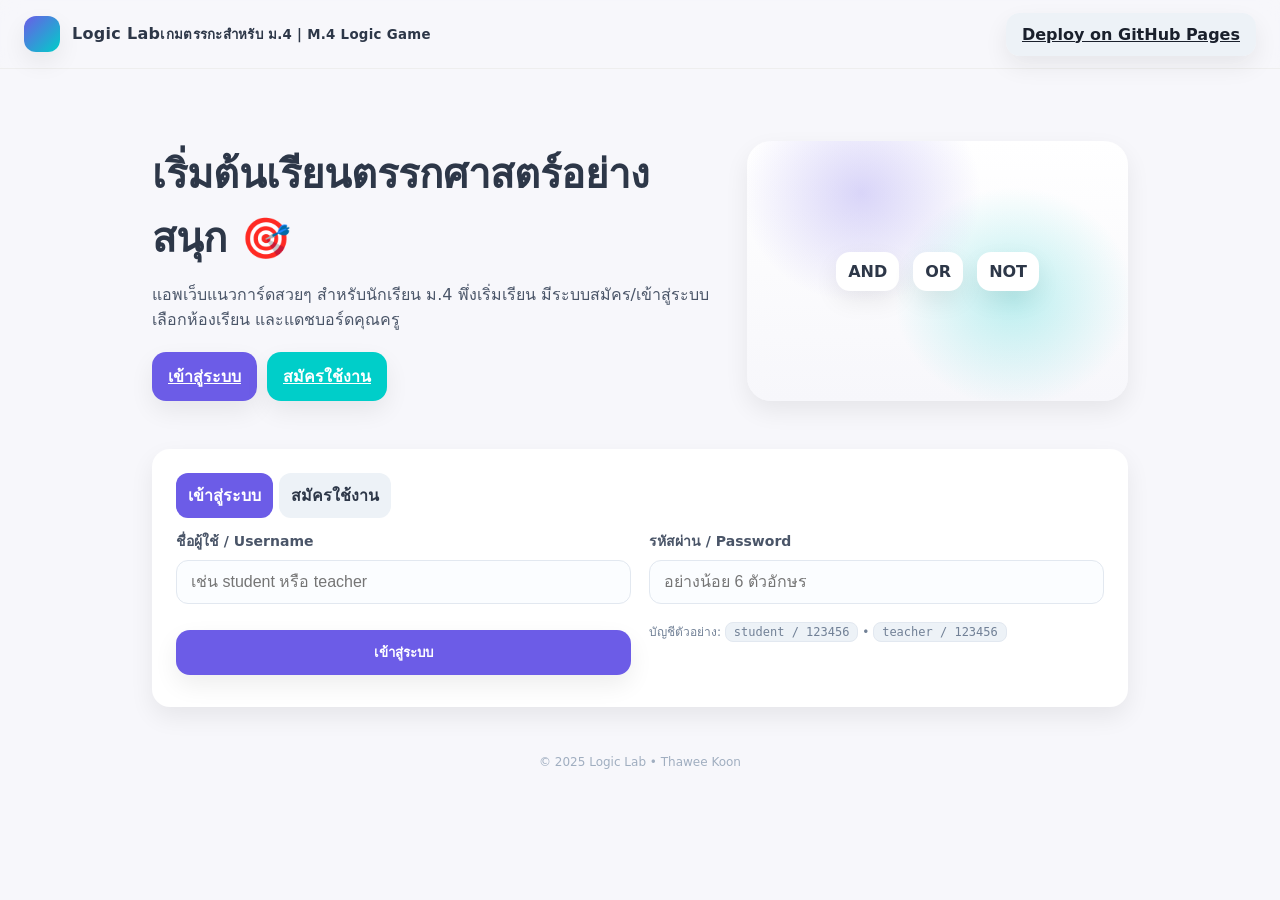
==== admin.html @ f29038a8 "Add files via upload" ====
<!doctype html>
<html lang="th">
<head>
  <meta charset="utf-8">
  <meta name="viewport" content="width=device-width, initial-scale=1">
  <title>Logic Lab — คุณครู</title>
  <link rel="stylesheet" href="styles.css">
</head>
<body>
  <div class="nav">
    <div class="brand">
      <div class="brand-logo"></div>
      <div><span>Logic Lab</span><small>Teacher Admin</small></div>
    </div>
    <div style="display:flex; gap:8px; align-items:center">
      <span class="small">ยินดีต้อนรับ, <b id="userName">---</b></span>
      <button class="btn ghost" id="logoutBtn">ออกจากระบบ</button>
    </div>
  </div>

  <div class="container grid cols-2">
    <div class="card">
      <div class="section-title">สร้างห้องเรียนใหม่</div>
      <form id="newClassForm" class="grid cols-2">
        <div class="input"><label>ชื่อห้อง (เช่น ม.4/3)</label><input id="cls_name" placeholder="ม.4/3"></div>
        <div class="input"><label>รหัสห้อง (ถ้าเว้นว่าง ระบบจะสุ่ม)</label><input id="cls_code" placeholder="M43"></div>
        <div><button class="btn success" style="width:100%; margin-top:8px">สร้างห้อง</button></div>
      </form>
      <div style="height:8px"></div>
      <table class="table" id="classTable">
        <thead><tr><th>ชื่อห้อง</th><th>รหัส</th><th>การจัดการ</th></tr></thead>
        <tbody id="classTableBody"></tbody>
      </table>
    </div>

    <div class="card">
      <div class="section-title">เพิ่มโจทย์/แบบฝึก (อย่างง่าย)</div>
      <form id="pzForm" class="grid">
        <div class="input"><label>ชื่อโจทย์</label><input id="pz_title" placeholder="เช่น ความสัมพันธ์ของเงื่อนไข"></div>
        <div class="input"><label>คำถาม</label><textarea id="pz_stem" rows="3" placeholder="พิมพ์คำถาม"></textarea></div>
        <div class="input"><label>ตัวเลือก (คั่นด้วย | )</label><input id="pz_opts" placeholder="เช่น ถูก | ผิด"></div>
        <div class="grid cols-2">
          <div class="input"><label>คำตอบที่ถูก</label><input id="pz_ans" placeholder="ให้พิมพ์คำตอบให้ตรงกับตัวเลือก"></div>
          <div class="input"><label>ระดับ</label>
            <select id="pz_level">
              <option>เริ่มต้น</option>
              <option>ปานกลาง</option>
              <option>ท้าทาย</option>
            </select>
          </div>
        </div>
        <div><button class="btn">เพิ่มโจทย์</button></div>
      </form>
      <p class="small">* ในเดโมนี้ แบบฝึกจะเป็นชุดเดียวสำหรับทุกห้อง</p>
    </div>
  </div>

  <!-- Modal -->
  <div id="adminModal" class="hidden" style="position:fixed; inset:0; display:grid; place-items:center; background:rgba(0,0,0,.2)">
    <div class="container" style="max-width:720px">
      <div class="card" id="adminModalBody"></div>
    </div>
  </div>

  <div id="toast" class="card hidden" style="position:fixed; bottom:24px; left:50%; transform:translateX(-50%); padding:12px 16px;">ข้อความ</div>
  <script src="app.js"></script>
  <script>TK.initAdmin()</script>
</body>
</html>
---- styles.css ----
:root{
  --bg: #f7f7fb;
  --card: #ffffff;
  --primary: #6c5ce7;
  --accent: #00cec9;
  --muted: #a0aec0;
  --danger: #ff7675;
  --success: #00b894;
  --text: #2d3748;
  --shadow: 0 10px 25px rgba(0,0,0,.07);
  --radius: 18px;
}

*{box-sizing:border-box}

html,body{
  margin:0;
  padding:0;
  background:var(--bg);
  color:var(--text);
  font-family: ui-sans-serif,system-ui,-apple-system,Segoe UI,Roboto,Inter,Helvetica,Arial,"Apple Color Emoji","Segoe UI Emoji";
}

.container{
  max-width:1024px;
  margin:0 auto;
  padding:24px;
}

.nav{
  display:flex;
  align-items:center;
  justify-content:space-between;
  padding:16px 24px;
  position:sticky; top:0;
  background:rgba(247,247,251,.8);
  backdrop-filter:saturate(180%) blur(10px);
  border-bottom:1px solid #eee;
  z-index:10;
}

.brand{
  display:flex; align-items:center; gap:12px;
  font-weight:800; letter-spacing:.3px;
}
.brand-logo{
  width:36px; height:36px; border-radius:12px;
  background: linear-gradient(135deg,var(--primary),var(--accent));
  box-shadow: var(--shadow);
}
.brand span small{ display:block; font-weight:600; color:var(--muted)}

.btn{
  appearance:none; border:none; outline:none; cursor:pointer;
  padding:12px 16px; border-radius:14px;
  background:var(--primary); color:white; font-weight:700;
  box-shadow: var(--shadow); transition:transform .06s ease, opacity .2s;
}
.btn:hover{ transform: translateY(-1px); opacity:.95 }
.btn.ghost{ background:#edf2f7; color:#1a202c }
.btn.danger{ background:var(--danger) }
.btn.success{ background:var(--success) }
.btn.accent{ background:var(--accent) }

.card{
  background:var(--card); border-radius:var(--radius);
  box-shadow: var(--shadow); padding:24px;
}

.grid{
  display:grid; gap:18px;
}
.grid.cols-2{ grid-template-columns:repeat(2,minmax(0,1fr)); }
.grid.cols-3{ grid-template-columns:repeat(3,minmax(0,1fr)); }
@media (max-width:900px){
  .grid.cols-2,.grid.cols-3{ grid-template-columns:1fr }
}

.input{
  display:flex; flex-direction:column; gap:8px;
}
.input label{ font-weight:700; font-size:14px; color:#4a5568 }
.input input, .input select, .input textarea{
  width:100%; padding:12px 14px; border-radius:12px;
  border:1px solid #e2e8f0; background:#fbfdff;
  font-size:16px;
}
.input input:focus, .input select:focus, .input textarea:focus{
  outline:2px solid #dfe7ff; border-color:#cbd5e0;
}

.section-title{
  font-size:22px; font-weight:800; margin:0 0 12px;
}

.kbd{
  display:inline-block; padding:2px 8px; border-radius:8px;
  background:#edf2f7; border:1px solid #e2e8f0; font-family:ui-monospace,Menlo,Consolas,monospace;
}

.badge{
  display:inline-block; padding:6px 10px; border-radius:999px;
  background:#edf2f7; color:#2d3748; font-weight:700; font-size:12px;
}

.table{
  width:100%; border-collapse:separate; border-spacing:0 10px;
}
.table th{ text-align:left; font-size:12px; color:#718096; }
.table td, .table th{ padding:10px 12px; }
.table tr{
  background:var(--card); box-shadow: var(--shadow); border-radius:12px;
}
.table tr td:first-child, .table tr th:first-child{ border-top-left-radius:12px; border-bottom-left-radius:12px }
.table tr td:last-child, .table tr th:last-child{ border-top-right-radius:12px; border-bottom-right-radius:12px }

.hero{
  padding:48px 0;
  display:grid; grid-template-columns:1.2fr .8fr; gap:24px; align-items:center;
}
.hero h1{ font-size:40px; margin:0 0 12px }
.hero p{ color:#4a5568; margin:0 0 20px }
.hero-ill{
  height:260px; border-radius:24px; background:
    radial-gradient(120px 110px at 30% 20%, rgba(108,92,231,.25), transparent),
    radial-gradient(120px 110px at 70% 60%, rgba(0,206,201,.25), transparent),
    linear-gradient(180deg, #fff, #f7f7fb);
  display:flex; align-items:center; justify-content:center; gap:14px;
  box-shadow: var(--shadow);
}
.hero-ill .chip{
  padding:10px 12px; border-radius:14px; background:#fff;
  box-shadow:var(--shadow); font-weight:800
}

.card-tabs{
  display:flex; gap:6px; margin-bottom:12px;
}
.tab{
  padding:10px 12px; border-radius:12px; font-weight:700; cursor:pointer;
  background:#edf2f7; color:#2d3748;
}
.tab.active{ background:var(--primary); color:#fff }

.footer{
  text-align:center; color:#a0aec0; font-size:12px; padding:24px;
}
.small{ font-size:12px; color:#718096 }
.hidden{ display:none !important }
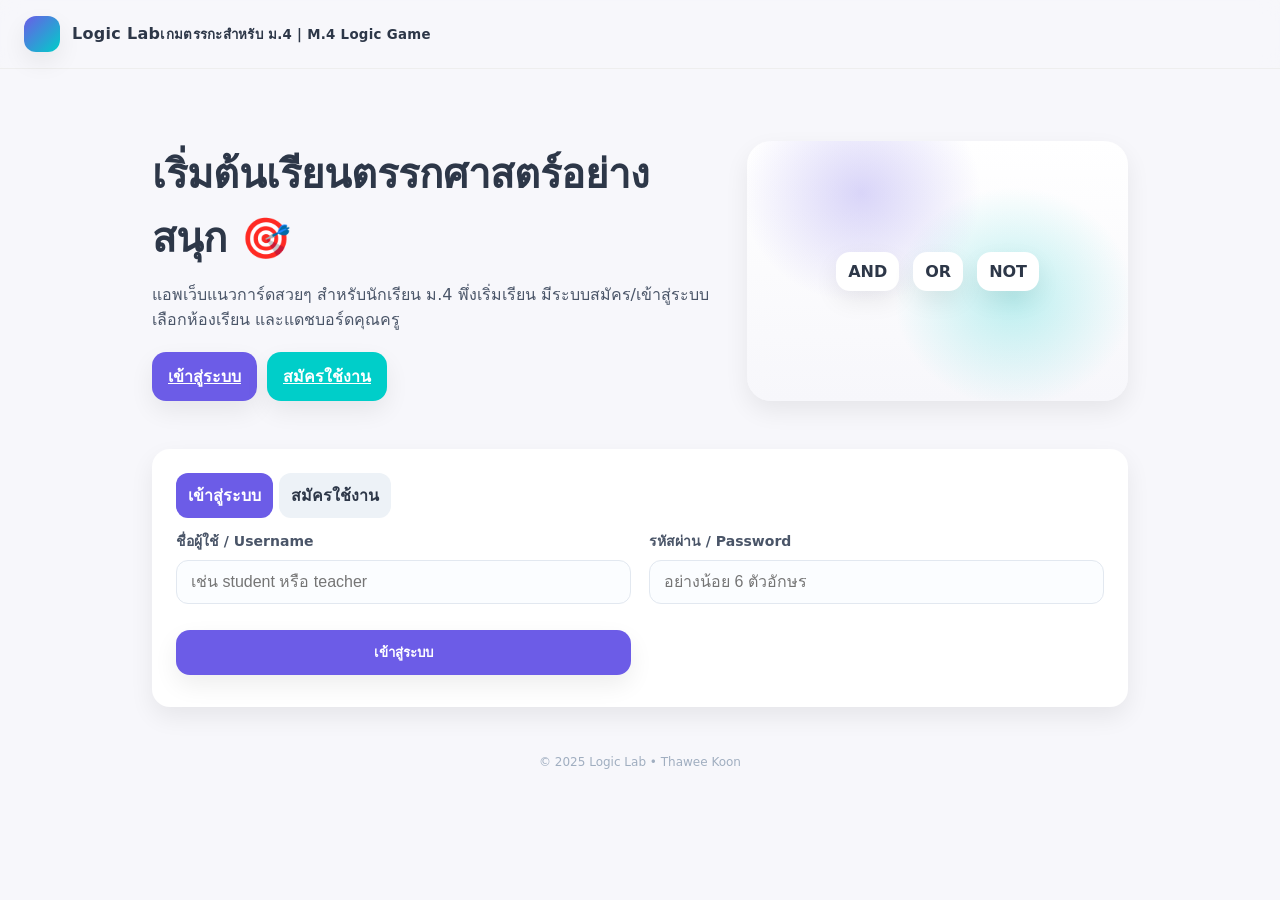
==== commit 782991db: "Add files via upload" ====
--- a/admin.html
+++ b/admin.html
@@ -52,7 +52,24 @@
         <div><button class="btn">เพิ่มโจทย์</button></div>
       </form>
       <p class="small">* ในเดโมนี้ แบบฝึกจะเป็นชุดเดียวสำหรับทุกห้อง</p>
+    
+    <div class="card">
+      <div class="section-title">🏆 กระดานคะแนน & ส่งออกเกรด</div>
+<button class="btn danger" id="btnResetAllScores" onclick="resetAllScores()" style="margin-bottom:12px">รีเซ็ตคะแนนทั้งหมด</button>
+      <div class="grid cols-2">
+        <div class="input">
+          <label>เลือกห้อง</label>
+          <select id="lbClassSelect"></select>
+        </div>
+        <div style="display:flex; align-items:flex-end; gap:8px">
+          <button class="btn" id="btnExportClass">Export คะแนนห้อง (CSV)</button>
+          <button class="btn accent" id="btnExportAll">Export ทั้งระดับชั้น (CSV)</button>
+        </div>
+      </div>
+      <div style="height:8px"></div>
+      <div id="lbAdminTable"></div>
     </div>
+    
   </div>
 
   <!-- Modal -->
@@ -65,5 +82,16 @@
   <div id="toast" class="card hidden" style="position:fixed; bottom:24px; left:50%; transform:translateX(-50%); padding:12px 16px;">ข้อความ</div>
   <script src="app.js"></script>
   <script>TK.initAdmin()</script>
+
+  <script>
+  function renderGlobalBoard(){
+    const data = TK.leaderboardAll();
+    const wrap = document.getElementById("leaderboardGlobal");
+    wrap.innerHTML = `<table class="table"><thead><tr><th>อันดับ</th><th>ชื่อ</th><th>คะแนน</th></tr></thead><tbody>`+
+      data.map((r,i)=>`<tr><td>${i+1}</td><td>${r.name}</td><td>${r.score}</td></tr>`).join("")+
+      `</tbody></table><button class="btn success" onclick="TK.exportLeaderboardCSV()">ส่งออก CSV</button>`;
+  }
+  </script>
+    
 </body>
 </html>
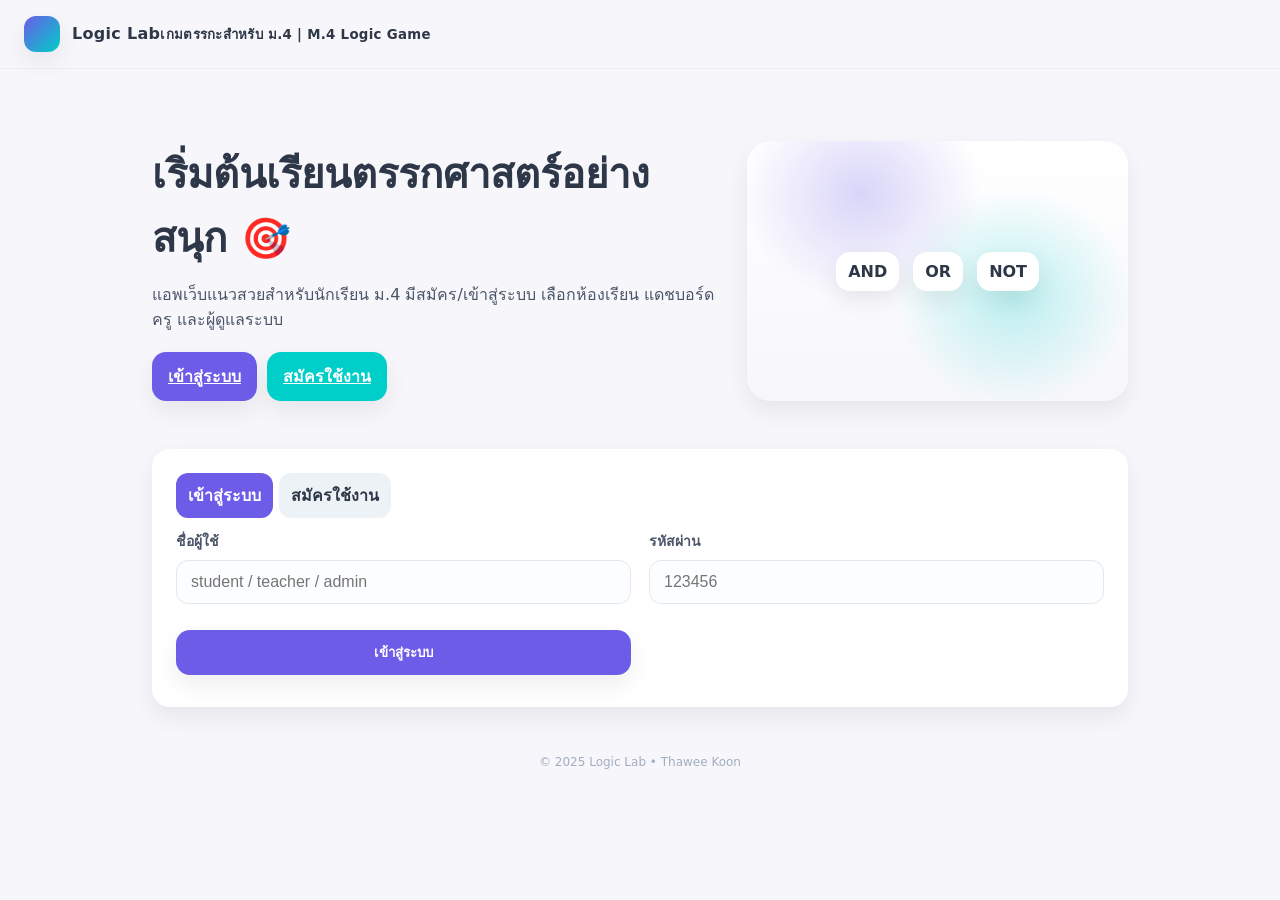
==== commit fa8cfd48: "Add files via upload" ====
--- a/admin.html
+++ b/admin.html
@@ -8,11 +8,8 @@
 </head>
 <body>
   <div class="nav">
-    <div class="brand">
-      <div class="brand-logo"></div>
-      <div><span>Logic Lab</span><small>Teacher Admin</small></div>
-    </div>
-    <div style="display:flex; gap:8px; align-items:center">
+    <div class="brand"><div class="brand-logo"></div><div><span>Logic Lab</span><small>Teacher Admin</small></div></div>
+    <div style="display:flex;gap:8px;align-items:center">
       <span class="small">ยินดีต้อนรับ, <b id="userName">---</b></span>
       <button class="btn ghost" id="logoutBtn">ออกจากระบบ</button>
     </div>
@@ -24,7 +21,7 @@
       <form id="newClassForm" class="grid cols-2">
         <div class="input"><label>ชื่อห้อง (เช่น ม.4/3)</label><input id="cls_name" placeholder="ม.4/3"></div>
         <div class="input"><label>รหัสห้อง (ถ้าเว้นว่าง ระบบจะสุ่ม)</label><input id="cls_code" placeholder="M43"></div>
-        <div><button class="btn success" style="width:100%; margin-top:8px">สร้างห้อง</button></div>
+        <div><button class="btn success" style="width:100%;margin-top:8px">สร้างห้อง</button></div>
       </form>
       <div style="height:8px"></div>
       <table class="table" id="classTable">
@@ -40,58 +37,40 @@
         <div class="input"><label>คำถาม</label><textarea id="pz_stem" rows="3" placeholder="พิมพ์คำถาม"></textarea></div>
         <div class="input"><label>ตัวเลือก (คั่นด้วย | )</label><input id="pz_opts" placeholder="เช่น ถูก | ผิด"></div>
         <div class="grid cols-2">
-          <div class="input"><label>คำตอบที่ถูก</label><input id="pz_ans" placeholder="ให้พิมพ์คำตอบให้ตรงกับตัวเลือก"></div>
+          <div class="input"><label>คำตอบที่ถูก</label><input id="pz_ans" placeholder="ให้พิมพ์ตรงกับตัวเลือก"></div>
           <div class="input"><label>ระดับ</label>
-            <select id="pz_level">
-              <option>เริ่มต้น</option>
-              <option>ปานกลาง</option>
-              <option>ท้าทาย</option>
-            </select>
+            <select id="pz_level"><option>เริ่มต้น</option><option>ปานกลาง</option><option>ท้าทาย</option></select>
           </div>
         </div>
         <div><button class="btn">เพิ่มโจทย์</button></div>
       </form>
-      <p class="small">* ในเดโมนี้ แบบฝึกจะเป็นชุดเดียวสำหรับทุกห้อง</p>
-    
+      <p class="small">* เดโมนี้ แบบฝึกเป็นชุดเดียวสำหรับทุกห้อง</p>
+      <div style="height:8px"></div>
+      <div class="section-title">รายการโจทย์</div>
+      <div id="pzList"></div>
+    </div>
+
     <div class="card">
       <div class="section-title">🏆 กระดานคะแนน & ส่งออกเกรด</div>
-<button class="btn danger" id="btnResetAllScores" onclick="resetAllScores()" style="margin-bottom:12px">รีเซ็ตคะแนนทั้งหมด</button>
       <div class="grid cols-2">
-        <div class="input">
-          <label>เลือกห้อง</label>
-          <select id="lbClassSelect"></select>
-        </div>
-        <div style="display:flex; align-items:flex-end; gap:8px">
+        <div class="input"><label>เลือกห้อง</label><select id="lbClassSelect"></select></div>
+        <div style="display:flex;align-items:flex-end;gap:8px">
           <button class="btn" id="btnExportClass">Export คะแนนห้อง (CSV)</button>
           <button class="btn accent" id="btnExportAll">Export ทั้งระดับชั้น (CSV)</button>
+          <button class="btn danger" id="btnResetAll" title="ลบคะแนนนักเรียนทั้งหมด">รีเซ็ตคะแนนทั้งหมด</button>
         </div>
       </div>
       <div style="height:8px"></div>
       <div id="lbAdminTable"></div>
     </div>
-    
   </div>
 
-  <!-- Modal -->
   <div id="adminModal" class="hidden" style="position:fixed; inset:0; display:grid; place-items:center; background:rgba(0,0,0,.2)">
-    <div class="container" style="max-width:720px">
-      <div class="card" id="adminModalBody"></div>
-    </div>
+    <div class="container" style="max-width:720px"><div class="card" id="adminModalBody"></div></div>
   </div>
 
   <div id="toast" class="card hidden" style="position:fixed; bottom:24px; left:50%; transform:translateX(-50%); padding:12px 16px;">ข้อความ</div>
   <script src="app.js"></script>
   <script>TK.initAdmin()</script>
-
-  <script>
-  function renderGlobalBoard(){
-    const data = TK.leaderboardAll();
-    const wrap = document.getElementById("leaderboardGlobal");
-    wrap.innerHTML = `<table class="table"><thead><tr><th>อันดับ</th><th>ชื่อ</th><th>คะแนน</th></tr></thead><tbody>`+
-      data.map((r,i)=>`<tr><td>${i+1}</td><td>${r.name}</td><td>${r.score}</td></tr>`).join("")+
-      `</tbody></table><button class="btn success" onclick="TK.exportLeaderboardCSV()">ส่งออก CSV</button>`;
-  }
-  </script>
-    
 </body>
 </html>
--- a/styles.css
+++ b/styles.css
@@ -11,140 +11,54 @@
   --shadow: 0 10px 25px rgba(0,0,0,.07);
   --radius: 18px;
 }
-
 *{box-sizing:border-box}
-
-html,body{
-  margin:0;
-  padding:0;
-  background:var(--bg);
-  color:var(--text);
-  font-family: ui-sans-serif,system-ui,-apple-system,Segoe UI,Roboto,Inter,Helvetica,Arial,"Apple Color Emoji","Segoe UI Emoji";
-}
-
-.container{
-  max-width:1024px;
-  margin:0 auto;
-  padding:24px;
-}
-
-.nav{
-  display:flex;
-  align-items:center;
-  justify-content:space-between;
-  padding:16px 24px;
-  position:sticky; top:0;
-  background:rgba(247,247,251,.8);
-  backdrop-filter:saturate(180%) blur(10px);
-  border-bottom:1px solid #eee;
-  z-index:10;
-}
-
-.brand{
-  display:flex; align-items:center; gap:12px;
-  font-weight:800; letter-spacing:.3px;
-}
-.brand-logo{
-  width:36px; height:36px; border-radius:12px;
-  background: linear-gradient(135deg,var(--primary),var(--accent));
-  box-shadow: var(--shadow);
-}
-.brand span small{ display:block; font-weight:600; color:var(--muted)}
-
-.btn{
-  appearance:none; border:none; outline:none; cursor:pointer;
-  padding:12px 16px; border-radius:14px;
-  background:var(--primary); color:white; font-weight:700;
-  box-shadow: var(--shadow); transition:transform .06s ease, opacity .2s;
-}
-.btn:hover{ transform: translateY(-1px); opacity:.95 }
-.btn.ghost{ background:#edf2f7; color:#1a202c }
-.btn.danger{ background:var(--danger) }
-.btn.success{ background:var(--success) }
-.btn.accent{ background:var(--accent) }
-
-.card{
-  background:var(--card); border-radius:var(--radius);
-  box-shadow: var(--shadow); padding:24px;
-}
-
-.grid{
-  display:grid; gap:18px;
-}
-.grid.cols-2{ grid-template-columns:repeat(2,minmax(0,1fr)); }
-.grid.cols-3{ grid-template-columns:repeat(3,minmax(0,1fr)); }
-@media (max-width:900px){
-  .grid.cols-2,.grid.cols-3{ grid-template-columns:1fr }
-}
-
-.input{
-  display:flex; flex-direction:column; gap:8px;
-}
-.input label{ font-weight:700; font-size:14px; color:#4a5568 }
-.input input, .input select, .input textarea{
-  width:100%; padding:12px 14px; border-radius:12px;
-  border:1px solid #e2e8f0; background:#fbfdff;
-  font-size:16px;
-}
-.input input:focus, .input select:focus, .input textarea:focus{
-  outline:2px solid #dfe7ff; border-color:#cbd5e0;
-}
-
-.section-title{
-  font-size:22px; font-weight:800; margin:0 0 12px;
-}
-
-.kbd{
-  display:inline-block; padding:2px 8px; border-radius:8px;
-  background:#edf2f7; border:1px solid #e2e8f0; font-family:ui-monospace,Menlo,Consolas,monospace;
-}
-
-.badge{
-  display:inline-block; padding:6px 10px; border-radius:999px;
-  background:#edf2f7; color:#2d3748; font-weight:700; font-size:12px;
-}
-
-.table{
-  width:100%; border-collapse:separate; border-spacing:0 10px;
-}
-.table th{ text-align:left; font-size:12px; color:#718096; }
-.table td, .table th{ padding:10px 12px; }
-.table tr{
-  background:var(--card); box-shadow: var(--shadow); border-radius:12px;
-}
-.table tr td:first-child, .table tr th:first-child{ border-top-left-radius:12px; border-bottom-left-radius:12px }
-.table tr td:last-child, .table tr th:last-child{ border-top-right-radius:12px; border-bottom-right-radius:12px }
-
-.hero{
-  padding:48px 0;
-  display:grid; grid-template-columns:1.2fr .8fr; gap:24px; align-items:center;
-}
-.hero h1{ font-size:40px; margin:0 0 12px }
-.hero p{ color:#4a5568; margin:0 0 20px }
-.hero-ill{
-  height:260px; border-radius:24px; background:
-    radial-gradient(120px 110px at 30% 20%, rgba(108,92,231,.25), transparent),
-    radial-gradient(120px 110px at 70% 60%, rgba(0,206,201,.25), transparent),
-    linear-gradient(180deg, #fff, #f7f7fb);
-  display:flex; align-items:center; justify-content:center; gap:14px;
-  box-shadow: var(--shadow);
-}
-.hero-ill .chip{
-  padding:10px 12px; border-radius:14px; background:#fff;
-  box-shadow:var(--shadow); font-weight:800
-}
-
-.card-tabs{
-  display:flex; gap:6px; margin-bottom:12px;
-}
-.tab{
-  padding:10px 12px; border-radius:12px; font-weight:700; cursor:pointer;
-  background:#edf2f7; color:#2d3748;
-}
-.tab.active{ background:var(--primary); color:#fff }
-
-.footer{
-  text-align:center; color:#a0aec0; font-size:12px; padding:24px;
-}
-.small{ font-size:12px; color:#718096 }
-.hidden{ display:none !important }
+html,body{margin:0;padding:0;background:var(--bg);color:var(--text);
+  font-family: ui-sans-serif,system-ui,-apple-system,Segoe UI,Roboto,Inter,Helvetica,Arial}
+.container{max-width:1024px;margin:0 auto;padding:24px}
+.nav{display:flex;align-items:center;justify-content:space-between;padding:16px 24px;
+  position:sticky;top:0;background:rgba(247,247,251,.8);backdrop-filter:saturate(180%) blur(10px);
+  border-bottom:1px solid #eee;z-index:10}
+.brand{display:flex;align-items:center;gap:12px;font-weight:800;letter-spacing:.3px}
+.brand-logo{width:36px;height:36px;border-radius:12px;background:linear-gradient(135deg,var(--primary),var(--accent));box-shadow:var(--shadow)}
+.brand span small{display:block;font-weight:600;color:var(--muted)}
+.btn{appearance:none;border:none;outline:none;cursor:pointer;padding:12px 16px;border-radius:14px;
+  background:var(--primary);color:white;font-weight:700;box-shadow:var(--shadow);
+  transition:transform .06s ease,opacity .2s}
+.btn:hover{transform:translateY(-1px);opacity:.95}
+.btn.ghost{background:#edf2f7;color:#1a202c}
+.btn.danger{background:var(--danger)}
+.btn.success{background:var(--success)}
+.btn.accent{background:var(--accent)}
+.card{background:var(--card);border-radius:var(--radius);box-shadow:var(--shadow);padding:24px}
+.grid{display:grid;gap:18px}
+.grid.cols-2{grid-template-columns:repeat(2,minmax(0,1fr))}
+.grid.cols-3{grid-template-columns:repeat(3,minmax(0,1fr))}
+@media (max-width:900px){.grid.cols-2,.grid.cols-3{grid-template-columns:1fr}}
+.input{display:flex;flex-direction:column;gap:8px}
+.input label{font-weight:700;font-size:14px;color:#4a5568}
+.input input,.input select,.input textarea{width:100%;padding:12px 14px;border-radius:12px;border:1px solid #e2e8f0;background:#fbfdff;font-size:16px}
+.input input:focus,.input select:focus,.input textarea:focus{outline:2px solid #dfe7ff;border-color:#cbd5e0}
+.section-title{font-size:22px;font-weight:800;margin:0 0 12px}
+.kbd{display:inline-block;padding:2px 8px;border-radius:8px;background:#edf2f7;border:1px solid #e2e8f0;font-family:ui-monospace,Menlo,Consolas,monospace}
+.badge{display:inline-block;padding:6px 10px;border-radius:999px;background:#edf2f7;color:#2d3748;font-weight:700;font-size:12px}
+.table{width:100%;border-collapse:separate;border-spacing:0 10px}
+.table th{text-align:left;font-size:12px;color:#718096}
+.table td,.table th{padding:10px 12px}
+.table tr{background:var(--card);box-shadow:var(--shadow);border-radius:12px}
+.table tr td:first-child,.table tr th:first-child{border-top-left-radius:12px;border-bottom-left-radius:12px}
+.table tr td:last-child,.table tr th:last-child{border-top-right-radius:12px;border-bottom-right-radius:12px}
+.hero{padding:48px 0;display:grid;grid-template-columns:1.2fr .8fr;gap:24px;align-items:center}
+.hero h1{font-size:40px;margin:0 0 12px}
+.hero p{color:#4a5568;margin:0 0 20px}
+.hero-ill{height:260px;border-radius:24px;background:
+  radial-gradient(120px 110px at 30% 20%, rgba(108,92,231,.25), transparent),
+  radial-gradient(120px 110px at 70% 60%, rgba(0,206,201,.25), transparent),
+  linear-gradient(180deg, #fff, #f7f7fb);
+  display:flex;align-items:center;justify-content:center;gap:14px;box-shadow:var(--shadow)}
+.hero-ill .chip{padding:10px 12px;border-radius:14px;background:#fff;box-shadow:var(--shadow);font-weight:800}
+.card-tabs{display:flex;gap:6px;margin-bottom:12px}
+.tab{padding:10px 12px;border-radius:12px;font-weight:700;cursor:pointer;background:#edf2f7;color:#2d3748}
+.tab.active{background:var(--primary);color:#fff}
+.footer{text-align:center;color:#a0aec0;font-size:12px;padding:24px}
+.small{font-size:12px;color:#718096}
+.hidden{display:none !important}
